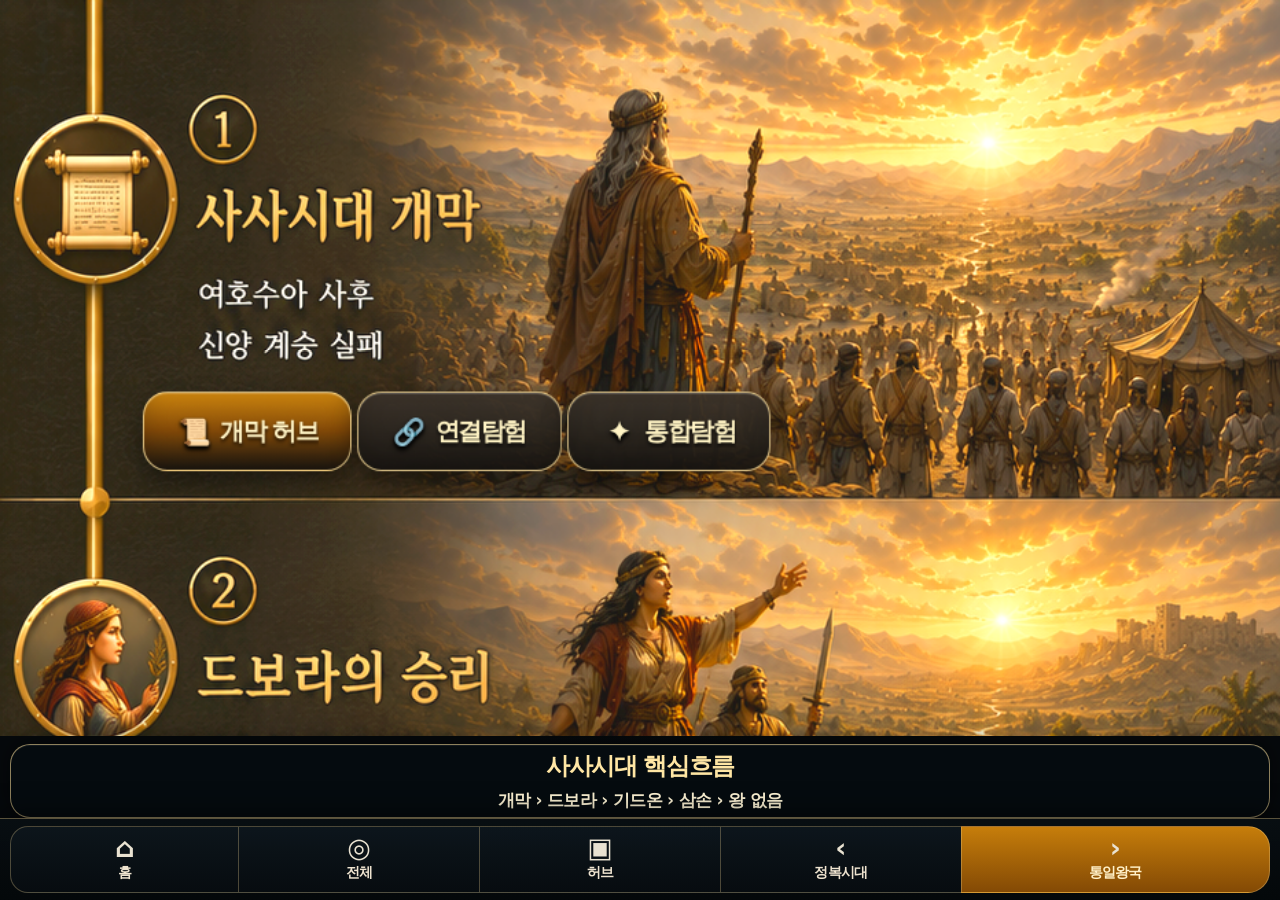
==== index.html @ 16a624bf "Add files via upload" ====
<!DOCTYPE html>
<html lang="ko">
<head>
  <meta charset="UTF-8" />
  <meta name="viewport" content="width=device-width, initial-scale=1.0, maximum-scale=1.0, user-scalable=no" />
  <meta name="theme-color" content="#081016" />
  <meta name="description" content="CEN Bible 사사시대 Matrix" />
  <meta property="og:title" content="CEN Bible 사사시대 Matrix" />
  <meta property="og:description" content="사사시대 개막부터 왕이 없던 시대까지 사사시대 핵심사건 Matrix" />
  <meta property="og:image" content="assets/judges-bg.png" />
  <title>CEN Bible 사사시대 Matrix</title>
  <link rel="manifest" href="manifest.json" />
  <link rel="stylesheet" href="style.css" />
</head>
<body>
  <div id="app">
    <main id="viewport" class="viewport" aria-label="사사시대 매트릭스 화면">
      <section id="canvas" class="canvas">
        <img class="matrix-bg" src="assets/judges-bg.png" alt="사사시대 매트릭스 배경" draggable="false" />

        <div class="button-set row-1" data-event="사사시대 개막">
          <a class="hub-button" href="hubs/index.html?hub=opening" data-kind="hub"><span>📜</span><b>개막 허브</b></a>
          <button data-kind="link"><span>🔗</span><b>연결탐험</b></button>
          <button data-kind="integrated"><span>✦</span><b>통합탐험</b></button>
        </div>
        <div class="button-set row-2" data-event="드보라의 승리">
          <a class="hub-button" href="hubs/index.html?hub=deborah" data-kind="hub"><span>⚔️</span><b>드보라 허브</b></a>
          <button data-kind="link"><span>🔗</span><b>연결탐험</b></button>
          <button data-kind="integrated"><span>✦</span><b>통합탐험</b></button>
        </div>
        <div class="button-set row-3" data-event="기드온의 300용사">
          <a class="hub-button" href="hubs/index.html?hub=gideon" data-kind="hub"><span>📯</span><b>기드온 허브</b></a>
          <button data-kind="link"><span>🔗</span><b>연결탐험</b></button>
          <button data-kind="integrated"><span>✦</span><b>통합탐험</b></button>
        </div>
        <div class="button-set row-4" data-event="삼손의 최후">
          <a class="hub-button" href="hubs/index.html?hub=samson" data-kind="hub"><span>🦁</span><b>삼손 허브</b></a>
          <button data-kind="link"><span>🔗</span><b>연결탐험</b></button>
          <button data-kind="integrated"><span>✦</span><b>통합탐험</b></button>
        </div>
        <div class="button-set row-5" data-event="왕이 없던 시대">
          <a class="hub-button" href="hubs/index.html?hub=no-king" data-kind="hub"><span>👑</span><b>왕 없음 허브</b></a>
          <button data-kind="link"><span>🔗</span><b>연결탐험</b></button>
          <button data-kind="integrated"><span>✦</span><b>통합탐험</b></button>
        </div>
      </section>
    </main>

    <aside class="flow-dock" aria-label="사사시대 핵심흐름">
      <strong>사사시대 핵심흐름</strong>
      <span>개막 › 드보라 › 기드온 › 삼손 › 왕 없음</span>
    </aside>

    <nav class="footer" aria-label="하단 메뉴">
      <button type="button" data-footer="home"><span>⌂</span><b>홈</b></button>
      <button type="button" data-footer="all"><span>◎</span><b>전체</b></button>
      <button type="button" data-footer="hub"><span>▣</span><b>허브</b></button>
      <button type="button" data-footer="prev"><span>‹</span><b>정복시대</b></button>
      <button type="button" data-footer="next" class="next"><span>›</span><b>통일왕국</b></button>
    </nav>
  </div>

  <dialog id="infoDialog" class="dialog">
    <div class="dialog-card">
      <h2 id="dialogTitle">사사시대</h2>
      <p id="dialogText">사사시대 탐험창입니다.</p>
      <div class="dialog-actions"><button id="closeDialog" type="button">닫기</button></div>
    </div>
  </dialog>

  <script src="script.js"></script>
</body>
</html>
---- style.css ----
:root {
  --bg: #061017;
  --panel: rgba(10, 16, 20, 0.88);
  --gold: #c98917;
  --gold-2: #f4c46b;
  --gold-3: #ffe7aa;
  --line: rgba(245, 201, 108, 0.55);
  --footer-h: 82px;
  --flow-h: 82px;
}

* { box-sizing: border-box; -webkit-tap-highlight-color: transparent; }
html, body { margin: 0; width: 100%; height: 100%; overflow: hidden; background: var(--bg); color: #fff4cf; font-family: system-ui, -apple-system, BlinkMacSystemFont, "Segoe UI", sans-serif; }
button { font-family: inherit; }
a { color: inherit; text-decoration: none; font-family: inherit; }
#app { width: 100vw; height: 100dvh; overflow: hidden; position: relative; background: radial-gradient(circle at top, #13202a 0, #06090c 68%); }

.viewport { position: fixed; top: 0; left: 0; right: 0; bottom: calc(var(--footer-h) + var(--flow-h)); overflow: hidden; touch-action: none; cursor: grab; background: #05090c; }
.viewport.dragging { cursor: grabbing; }
.canvas { position: absolute; left: 0; top: 0; width: 932px; height: 1688px; transform-origin: 0 0; will-change: transform; user-select: none; }
.matrix-bg { position: absolute; inset: 0; width: 100%; height: 100%; object-fit: contain; display: block; pointer-events: none; user-select: none; }

.matrix-title { display:none; position: absolute; left: 18%; right: 3%; top: 22px; z-index: 13; text-align: center; pointer-events: none; text-shadow: 0 4px 0 rgba(0,0,0,.42), 0 0 20px rgba(230,154,33,.18); }
.matrix-title h1 { margin: 0; font-size: 58px; line-height: 1; letter-spacing: -0.065em; color: var(--gold-3); font-weight: 950; }
.matrix-title p { margin: 12px 0 0; font-size: 24px; line-height: 1.12; color: #fff0c5; font-weight: 900; letter-spacing: -0.045em; }


.button-set { position: absolute; left: 11.2%; width: 49%; display: grid; grid-template-columns: .92fr .9fr .9fr; gap: 4px; z-index: 12; }
.button-set button, .button-set a.hub-button { min-height: 58px; padding: 5px 6px; border: 1.5px solid rgba(255,226,157,.78); border-radius: 18px; background: linear-gradient(180deg, rgba(211,137,14,.96) 0%, rgba(135,76,8,.96) 48%, rgba(29,23,17,.94) 100%); box-shadow: 0 8px 18px rgba(0,0,0,.45), inset 0 1px 0 rgba(255,255,255,.18), inset 0 -10px 18px rgba(0,0,0,.18); color: #fff3c4; font-size: 18px; font-weight: 950; letter-spacing: -.075em; text-shadow: 0 2px 3px rgba(0,0,0,.75); white-space: nowrap; display: flex; align-items: center; justify-content: center; gap: 7px; }
.button-set button span, .button-set a.hub-button span { display: inline-flex; align-items: center; justify-content: center; flex: 0 0 auto; width: 24px; height: 24px; font-size: 19px; filter: drop-shadow(0 1px 1px #000); }
.button-set button b, .button-set a.hub-button b { overflow: hidden; text-overflow: ellipsis; }
.button-set button[data-kind="link"], .button-set button[data-kind="integrated"] { background: linear-gradient(180deg, rgba(60,52,43,.96), rgba(27,24,20,.96)); }
.button-set button:active, .button-set a.hub-button:active { transform: translateY(1px); filter: brightness(1.12); }
.row-1 { top: 16.9%; }
.row-2 { top: 36.8%; }
.row-3 { top: 56.7%; }
.row-4 { top: 76.6%; }
.row-5 { top: 94.2%; }

.flow-dock { position: fixed; left: 10px; right: 10px; bottom: var(--footer-h); height: calc(var(--flow-h) - 8px); border: 1.5px solid rgba(255,226,157,.55); border-radius: 20px; background: rgba(6,12,16,.94); box-shadow: 0 -4px 22px rgba(0,0,0,.45), inset 0 1px 0 rgba(255,255,255,.06); display: flex; flex-direction: column; align-items: center; justify-content: center; z-index: 54; text-align: center; }
.flow-dock strong { font-size: 24px; color: #ffe6a4; letter-spacing: -.06em; }
.flow-dock span { margin-top: 7px; font-size: 17px; color: #fff5d6; font-weight: 850; letter-spacing: -.04em; }

.footer { position: fixed; left: 0; right: 0; bottom: 0; height: var(--footer-h); z-index: 55; display: grid; grid-template-columns: .9fr .95fr .95fr .95fr 1.22fr; gap: 0; padding: 7px 10px calc(7px + env(safe-area-inset-bottom)); background: linear-gradient(180deg, rgba(9,15,19,.86), rgba(4,8,10,.98)); border-top: 1px solid rgba(255,226,157,.34); box-shadow: 0 -8px 24px rgba(0,0,0,.45); }
.footer button { border: 1px solid rgba(255,226,157,.28); border-right: 0; background: linear-gradient(180deg, rgba(13,22,28,.96), rgba(7,12,16,.98)); color: #eee3cf; font-weight: 900; font-size: 14px; display: flex; flex-direction: column; align-items: center; justify-content: center; gap: 5px; min-width: 0; }
.footer button:first-child { border-radius: 18px 0 0 18px; }
.footer button:last-child { border-right: 1px solid rgba(255,226,157,.28); border-radius: 0 22px 22px 0; }
.footer button span { font-size: 27px; line-height: .85; color: #e9e2d1; }
.footer button b { font-size: 14px; letter-spacing: -.06em; }
.footer button.next { background: linear-gradient(180deg, rgba(202,128,11,.98), rgba(134,75,5,.98)); color: #fff0c7; }

.dialog { width: min(88vw, 420px); border: 0; padding: 0; border-radius: 18px; background: transparent; color: #fff4cf; }
.dialog::backdrop { background: rgba(0,0,0,.58); backdrop-filter: blur(2px); }
.dialog-card { border: 1px solid rgba(255,222,148,.58); border-radius: 18px; background: linear-gradient(180deg, rgba(37,24,10,.98), rgba(13,8,4,.98)); box-shadow: 0 18px 50px rgba(0,0,0,.55); padding: 18px; }
.dialog-card h2 { margin: 0 0 10px; color: var(--gold-3); font-size: 20px; }
.dialog-card p { margin: 0; line-height: 1.55; font-size: 14px; color: rgba(255,244,207,.86); }
.dialog-actions { display: flex; justify-content: flex-end; margin-top: 16px; }
.dialog-actions button { min-width: 88px; height: 38px; border-radius: 12px; border: 1px solid var(--line); background: rgba(52,35,16,.96); color: var(--gold-3); font-weight: 800; }

@media (max-width: 430px) {
  :root { --footer-h: 78px; --flow-h: 72px; }
  .button-set { left: 11.2%; width: 49%; gap: 3px; }
  .button-set button, .button-set a.hub-button { min-height: 44px; padding: 5px 3px; border-radius: 12px; font-size: 12.5px; gap: 3px; letter-spacing: -.09em; }
  .button-set button span, .button-set a.hub-button span { width: 18px; height: 18px; font-size: 15px; }
  .matrix-title { left: 15%; right: 2%; top: 14px; }
  .matrix-title h1 { font-size: 42px; }
  .matrix-title p { margin-top: 8px; font-size: 17px; }
  .flow-dock { left: 8px; right: 8px; height: calc(var(--flow-h) - 7px); border-radius: 16px; }
  .flow-dock strong { font-size: 19px; }
  .flow-dock span { font-size: 13px; margin-top: 5px; }
  .footer button span { font-size: 22px; }
  .footer button b { font-size: 12px; }
}
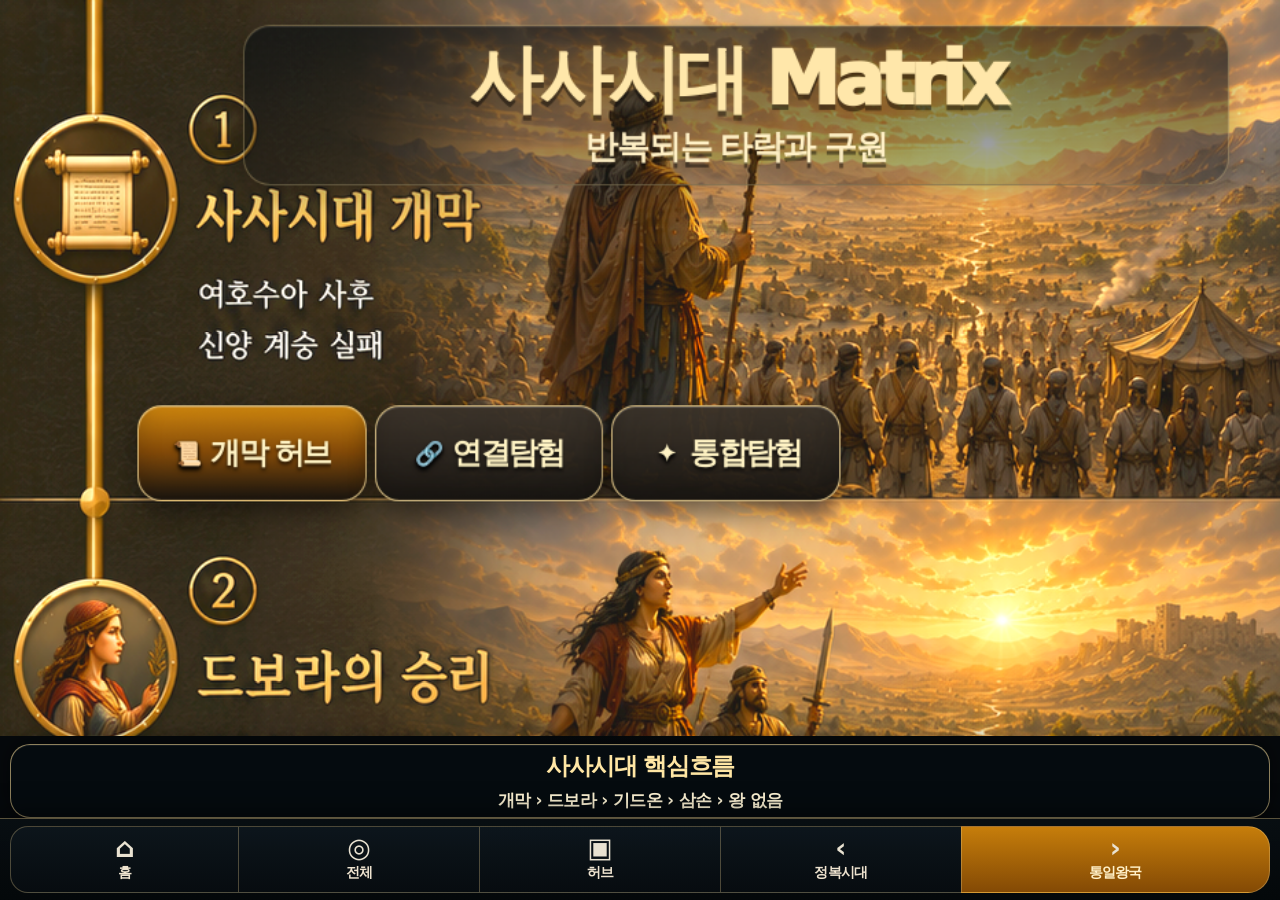
==== commit 288feef4: "Add files via upload" ====
--- a/index.html
+++ b/index.html
@@ -17,6 +17,11 @@
     <main id="viewport" class="viewport" aria-label="사사시대 매트릭스 화면">
       <section id="canvas" class="canvas">
         <img class="matrix-bg" src="assets/judges-bg.png" alt="사사시대 매트릭스 배경" draggable="false" />
+        <div class="matrix-title" aria-label="사사시대 매트릭스 제목">
+          <h1>사사시대 Matrix</h1>
+          <p>반복되는 타락과 구원</p>
+        </div>
+
 
         <div class="button-set row-1" data-event="사사시대 개막">
           <a class="hub-button" href="hubs/index.html?hub=opening" data-kind="hub"><span>📜</span><b>개막 허브</b></a>
--- a/style.css
+++ b/style.css
@@ -20,22 +20,22 @@
 .canvas { position: absolute; left: 0; top: 0; width: 932px; height: 1688px; transform-origin: 0 0; will-change: transform; user-select: none; }
 .matrix-bg { position: absolute; inset: 0; width: 100%; height: 100%; object-fit: contain; display: block; pointer-events: none; user-select: none; }
 
-.matrix-title { display:none; position: absolute; left: 18%; right: 3%; top: 22px; z-index: 13; text-align: center; pointer-events: none; text-shadow: 0 4px 0 rgba(0,0,0,.42), 0 0 20px rgba(230,154,33,.18); }
-.matrix-title h1 { margin: 0; font-size: 58px; line-height: 1; letter-spacing: -0.065em; color: var(--gold-3); font-weight: 950; }
-.matrix-title p { margin: 12px 0 0; font-size: 24px; line-height: 1.12; color: #fff0c5; font-weight: 900; letter-spacing: -0.045em; }
+.matrix-title { display:block; position: absolute; left: 19%; right: 4%; top: 18px; z-index: 13; text-align: center; pointer-events: none; padding: 12px 10px 13px; border-radius: 20px; background: linear-gradient(180deg, rgba(8,14,18,.64), rgba(8,14,18,.32)); border: 1px solid rgba(255,226,157,.30); box-shadow: 0 8px 26px rgba(0,0,0,.28), inset 0 1px 0 rgba(255,255,255,.08); text-shadow: 0 4px 0 rgba(0,0,0,.44), 0 0 20px rgba(230,154,33,.25); }
+.matrix-title h1 { margin: 0; font-size: 54px; line-height: 1; letter-spacing: -0.07em; color: var(--gold-3); font-weight: 950; }
+.matrix-title p { margin: 9px 0 0; font-size: 24px; line-height: 1.12; color: #fff0c5; font-weight: 900; letter-spacing: -0.05em; }
 
 
-.button-set { position: absolute; left: 11.2%; width: 49%; display: grid; grid-template-columns: .92fr .9fr .9fr; gap: 4px; z-index: 12; }
-.button-set button, .button-set a.hub-button { min-height: 58px; padding: 5px 6px; border: 1.5px solid rgba(255,226,157,.78); border-radius: 18px; background: linear-gradient(180deg, rgba(211,137,14,.96) 0%, rgba(135,76,8,.96) 48%, rgba(29,23,17,.94) 100%); box-shadow: 0 8px 18px rgba(0,0,0,.45), inset 0 1px 0 rgba(255,255,255,.18), inset 0 -10px 18px rgba(0,0,0,.18); color: #fff3c4; font-size: 18px; font-weight: 950; letter-spacing: -.075em; text-shadow: 0 2px 3px rgba(0,0,0,.75); white-space: nowrap; display: flex; align-items: center; justify-content: center; gap: 7px; }
-.button-set button span, .button-set a.hub-button span { display: inline-flex; align-items: center; justify-content: center; flex: 0 0 auto; width: 24px; height: 24px; font-size: 19px; filter: drop-shadow(0 1px 1px #000); }
+.button-set { position: absolute; left: 10.7%; width: 55%; display: grid; grid-template-columns: 1fr 1fr 1fr; gap: 6px; z-index: 12; }
+.button-set button, .button-set a.hub-button { min-height: 70px; padding: 7px 8px; font-size: 22px; border: 1.5px solid rgba(255,226,157,.78); border-radius: 18px; background: linear-gradient(180deg, rgba(211,137,14,.96) 0%, rgba(135,76,8,.96) 48%, rgba(29,23,17,.94) 100%); box-shadow: 0 8px 18px rgba(0,0,0,.45), inset 0 1px 0 rgba(255,255,255,.18), inset 0 -10px 18px rgba(0,0,0,.18); color: #fff3c4; font-size: 22px; font-weight: 950; letter-spacing: -.075em; text-shadow: 0 2px 3px rgba(0,0,0,.75); white-space: nowrap; display: flex; align-items: center; justify-content: center; gap: 7px; }
+.button-set button span, .button-set a.hub-button span { display: inline-flex; align-items: center; justify-content: center; flex: 0 0 auto; width: 21px; height: 21px; font-size: 17px; filter: drop-shadow(0 1px 1px #000); }
 .button-set button b, .button-set a.hub-button b { overflow: hidden; text-overflow: ellipsis; }
 .button-set button[data-kind="link"], .button-set button[data-kind="integrated"] { background: linear-gradient(180deg, rgba(60,52,43,.96), rgba(27,24,20,.96)); }
 .button-set button:active, .button-set a.hub-button:active { transform: translateY(1px); filter: brightness(1.12); }
-.row-1 { top: 16.9%; }
-.row-2 { top: 36.8%; }
-.row-3 { top: 56.7%; }
-.row-4 { top: 76.6%; }
-.row-5 { top: 94.2%; }
+.row-1 { top: 17.5%; }
+.row-2 { top: 37.4%; }
+.row-3 { top: 57.3%; }
+.row-4 { top: 77.2%; }
+.row-5 { top: 94.7%; }
 
 .flow-dock { position: fixed; left: 10px; right: 10px; bottom: var(--footer-h); height: calc(var(--flow-h) - 8px); border: 1.5px solid rgba(255,226,157,.55); border-radius: 20px; background: rgba(6,12,16,.94); box-shadow: 0 -4px 22px rgba(0,0,0,.45), inset 0 1px 0 rgba(255,255,255,.06); display: flex; flex-direction: column; align-items: center; justify-content: center; z-index: 54; text-align: center; }
 .flow-dock strong { font-size: 24px; color: #ffe6a4; letter-spacing: -.06em; }
@@ -59,12 +59,12 @@
 
 @media (max-width: 430px) {
   :root { --footer-h: 78px; --flow-h: 72px; }
-  .button-set { left: 11.2%; width: 49%; gap: 3px; }
-  .button-set button, .button-set a.hub-button { min-height: 44px; padding: 5px 3px; border-radius: 12px; font-size: 12.5px; gap: 3px; letter-spacing: -.09em; }
-  .button-set button span, .button-set a.hub-button span { width: 18px; height: 18px; font-size: 15px; }
-  .matrix-title { left: 15%; right: 2%; top: 14px; }
-  .matrix-title h1 { font-size: 42px; }
-  .matrix-title p { margin-top: 8px; font-size: 17px; }
+  .button-set { left: 10.7%; width: 55%; gap: 4px; }
+  .button-set button, .button-set a.hub-button { min-height: 56px; padding: 6px 4px; border-radius: 15px; font-size: 16.5px; gap: 3px; letter-spacing: -.085em; }
+  .button-set button span, .button-set a.hub-button span { width: 17px; height: 17px; font-size: 14px; }
+  .matrix-title { left: 18%; right: 3%; top: 11px; padding: 8px 8px 9px; border-radius: 15px; }
+  .matrix-title h1 { font-size: 31px; }
+  .matrix-title p { margin-top: 5px; font-size: 14px; }
   .flow-dock { left: 8px; right: 8px; height: calc(var(--flow-h) - 7px); border-radius: 16px; }
   .flow-dock strong { font-size: 19px; }
   .flow-dock span { font-size: 13px; margin-top: 5px; }
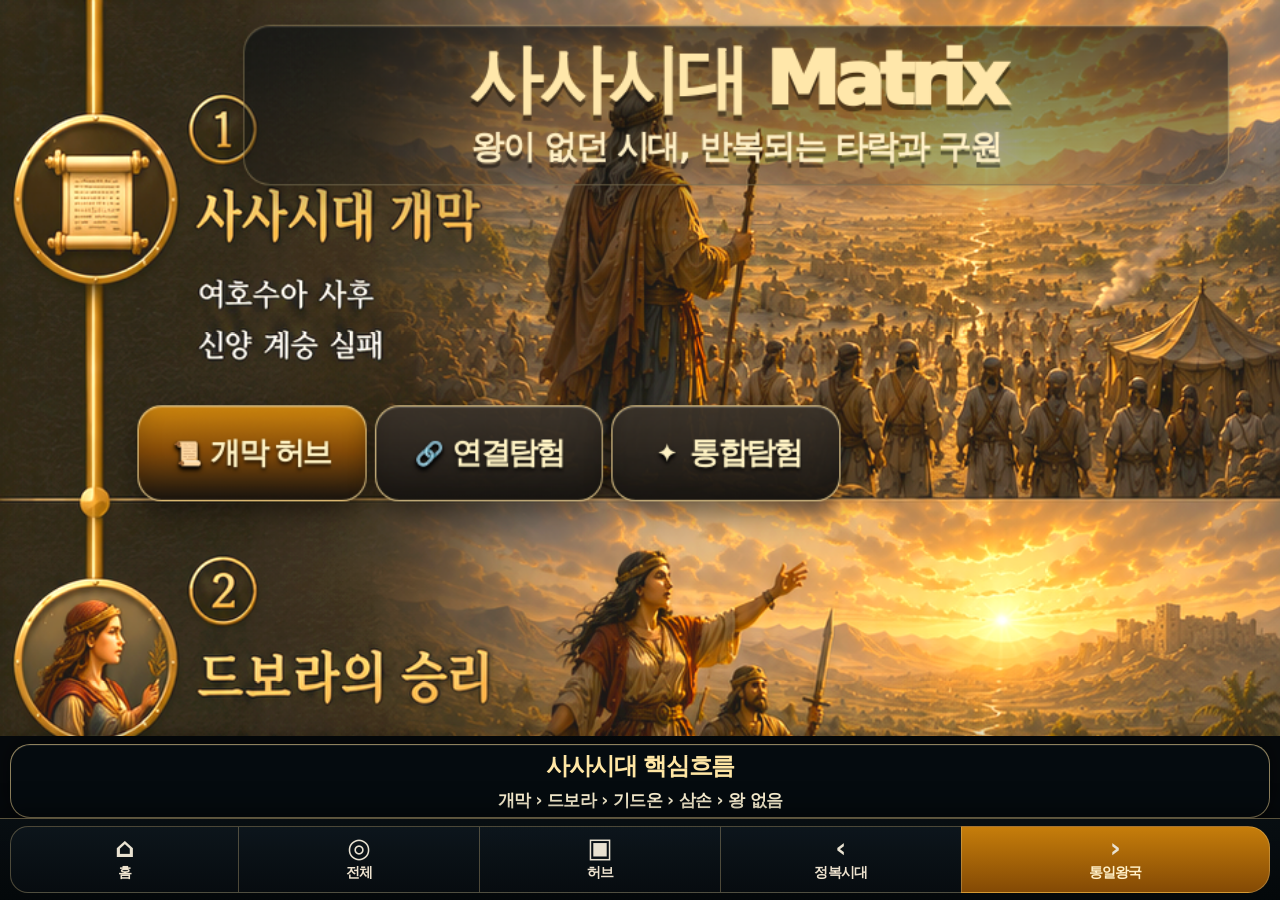
==== commit 50000f3f: "Add files via upload" ====
--- a/index.html
+++ b/index.html
@@ -19,7 +19,7 @@
         <img class="matrix-bg" src="assets/judges-bg.png" alt="사사시대 매트릭스 배경" draggable="false" />
         <div class="matrix-title" aria-label="사사시대 매트릭스 제목">
           <h1>사사시대 Matrix</h1>
-          <p>반복되는 타락과 구원</p>
+          <p>왕이 없던 시대, 반복되는 타락과 구원</p>
         </div>
 
 
@@ -73,6 +73,21 @@
     </div>
   </dialog>
 
+
+  <div id="hubListModal" class="hub-list-modal" aria-hidden="true">
+    <div class="hub-list-panel" role="dialog" aria-modal="true" aria-label="사사시대 허브 목록">
+      <button type="button" class="hub-list-close" id="hubListClose">×</button>
+      <h2>사사시대 허브 목록</h2>
+      <div class="hub-list-grid">
+        <a href="hubs/index.html?hub=opening"><span>📜</span><b>사사시대 개막 허브</b><small>신앙 계승 실패</small></a>
+        <a href="hubs/index.html?hub=deborah"><span>⚔️</span><b>드보라의 승리 허브</b><small>기손강 전투</small></a>
+        <a href="hubs/index.html?hub=gideon"><span>📯</span><b>기드온의 300용사 허브</b><small>300용사의 승리</small></a>
+        <a href="hubs/index.html?hub=samson"><span>🦁</span><b>삼손의 최후 허브</b><small>불완전한 구원자</small></a>
+        <a href="hubs/index.html?hub=no-king"><span>👑</span><b>왕이 없던 시대 허브</b><small>각기 자기 소견에 옳은 대로</small></a>
+      </div>
+    </div>
+  </div>
+
   <script src="script.js"></script>
 </body>
 </html>
--- a/style.css
+++ b/style.css
@@ -71,3 +71,86 @@
   .footer button span { font-size: 22px; }
   .footer button b { font-size: 12px; }
 }
+
+
+/* Hub list modal from footer */
+.hub-list-modal{
+  position: fixed;
+  inset: 0;
+  z-index: 80;
+  display: none;
+  align-items: center;
+  justify-content: center;
+  padding: 22px;
+  background: rgba(0,0,0,.62);
+  backdrop-filter: blur(4px);
+}
+.hub-list-modal.show{ display:flex; }
+.hub-list-panel{
+  width: min(720px, 94vw);
+  max-height: min(760px, 82vh);
+  overflow: auto;
+  border-radius: 28px;
+  border: 1px solid rgba(255,220,145,.46);
+  background: linear-gradient(180deg, rgba(14,19,21,.96), rgba(5,8,10,.98));
+  box-shadow: 0 28px 80px rgba(0,0,0,.55), inset 0 1px 0 rgba(255,255,255,.08);
+  padding: 26px 22px 24px;
+  color: #fff4cf;
+}
+.hub-list-panel h2{
+  margin: 0 44px 20px 0;
+  font-size: clamp(26px, 5.6vw, 42px);
+  letter-spacing: -0.055em;
+  color: var(--gold-3);
+}
+.hub-list-close{
+  position: absolute;
+  transform: translate(calc(min(720px, 94vw) - 74px), -8px);
+  width: 46px;
+  height: 46px;
+  border-radius: 999px;
+  border: 1px solid rgba(255,220,145,.5);
+  background: rgba(255,255,255,.08);
+  color: #fff4cf;
+  font-size: 30px;
+  font-weight: 900;
+}
+.hub-list-grid{
+  display: grid;
+  gap: 12px;
+}
+.hub-list-grid a{
+  display: grid;
+  grid-template-columns: 50px 1fr;
+  grid-template-rows: auto auto;
+  column-gap: 12px;
+  align-items: center;
+  text-decoration: none;
+  color: #fff4cf;
+  border: 1px solid rgba(255,220,145,.35);
+  border-radius: 18px;
+  padding: 14px 15px;
+  background: linear-gradient(90deg, rgba(200,119,0,.22), rgba(255,255,255,.055));
+}
+.hub-list-grid a span{
+  grid-row: 1 / 3;
+  width: 44px;
+  height: 44px;
+  display: grid;
+  place-items: center;
+  border-radius: 50%;
+  background: rgba(215,139,18,.20);
+  border: 1px solid rgba(255,220,145,.35);
+  font-size: 24px;
+}
+.hub-list-grid a b{
+  font-size: clamp(19px, 4.6vw, 28px);
+  line-height: 1.12;
+  letter-spacing: -0.055em;
+}
+.hub-list-grid a small{
+  margin-top: 5px;
+  font-size: clamp(13px, 3.2vw, 17px);
+  color: rgba(255,244,207,.78);
+  line-height: 1.25;
+}
